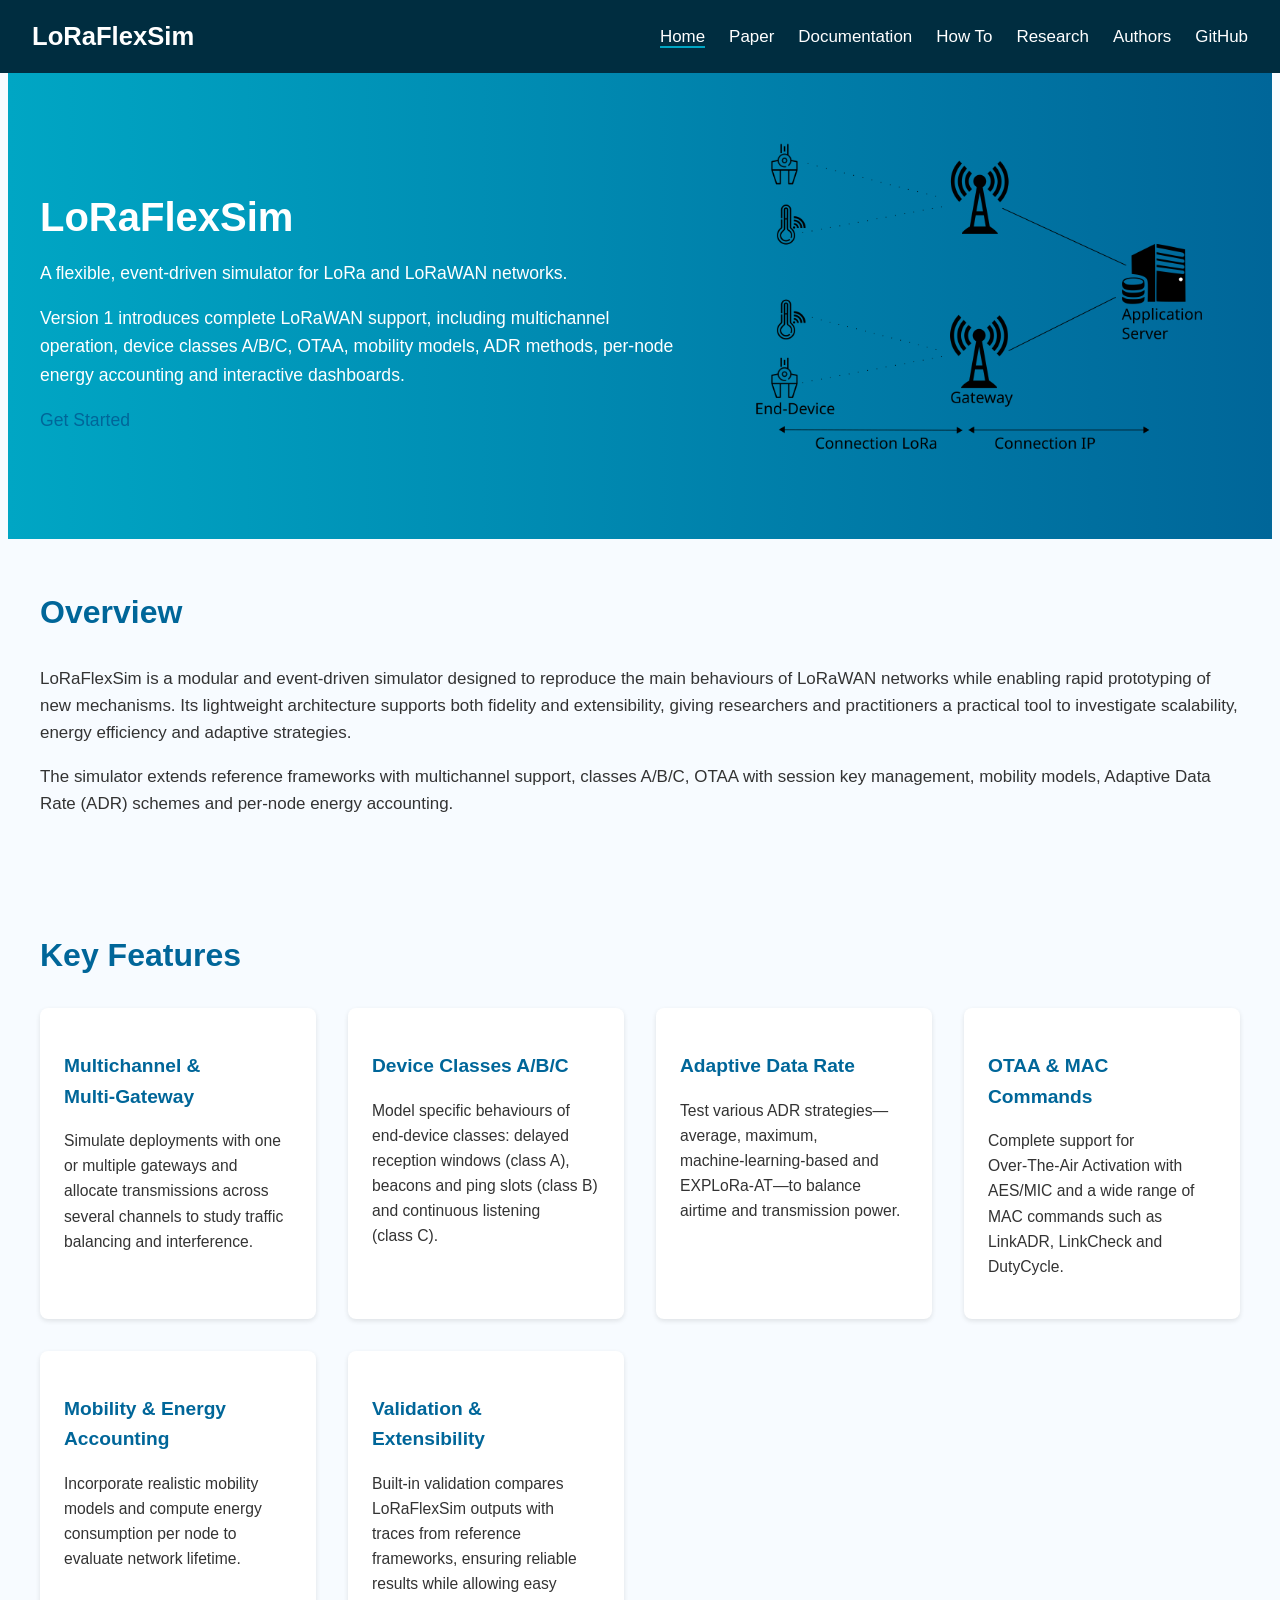
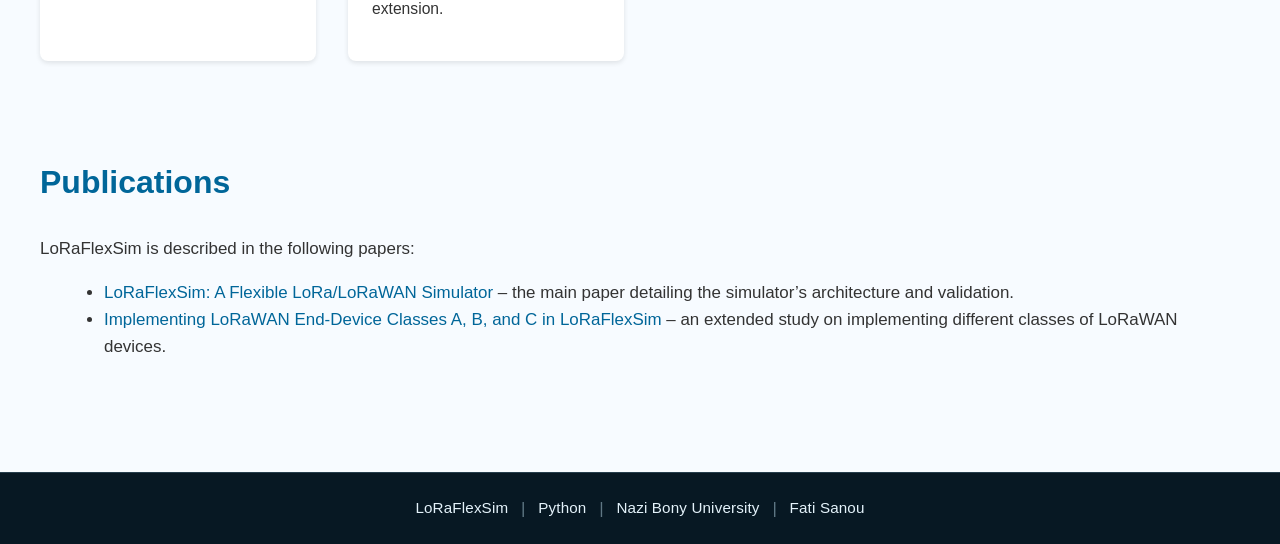
==== index.html @ d25bb4aa "Ajoute un footer commun responsive avec liens horizontaux" ====
<!DOCTYPE html>
<html lang="en">
<head>
    <meta charset="UTF-8">
    <meta name="viewport" content="width=device-width, initial-scale=1.0">
    <title>LoRaFlexSim – Flexible LoRa/LoRaWAN Simulator</title>
    <link rel="stylesheet" href="style.css">
</head>
<body>
    <header>
        <div class="logo">LoRaFlexSim</div>
        <button class="nav-toggle" type="button" aria-label="Afficher le menu principal" aria-expanded="false" aria-controls="primary-navigation">
            <span class="hamburger" aria-hidden="true">
                <span class="hamburger-line"></span>
                <span class="hamburger-line"></span>
                <span class="hamburger-line"></span>
            </span>
        </button>
        <nav id="primary-navigation" class="site-nav">
            <ul>
                <li><a href="index.html">Home</a></li>
                <li><a href="paper.html">Paper</a></li>
                <li><a href="documentation.html">Documentation</a></li>
                <li><a href="howto/index.html">How To</a></li>
                <li><a href="research.html">Research</a></li>
                <li><a href="authors.html">Authors</a></li>
                <li><a href="https://github.com/LoRaFlexSim/LoRaFlexSim" target="_blank" rel="noopener noreferrer">GitHub</a></li>
            </ul>
        </nav>
    </header>

    <section class="hero">
        <div class="hero-text">
            <h1>LoRaFlexSim</h1>
            <p>A flexible, event‑driven simulator for LoRa and LoRaWAN networks.</p>
            <p>Version 1 introduces complete LoRaWAN support, including multichannel operation, device classes A/B/C, OTAA, mobility models, ADR methods, per‑node energy accounting and interactive dashboards.</p>
            <p><a class="link-button" href="howto/index.html">Get Started</a></p>
        </div>
        <div class="hero-img">
            <img src="images/lorawan_architecture.png" alt="LoRa/LoRaWAN network architecture">
        </div>
    </section>

    <section id="overview">
        <h2>Overview</h2>
        <p>LoRaFlexSim is a modular and event‑driven simulator designed to reproduce the main behaviours of LoRaWAN networks while enabling rapid prototyping of new mechanisms. Its lightweight architecture supports both fidelity and extensibility, giving researchers and practitioners a practical tool to investigate scalability, energy efficiency and adaptive strategies.</p>
        <p>The simulator extends reference frameworks with multichannel support, classes A/B/C, OTAA with session key management, mobility models, Adaptive Data Rate (ADR) schemes and per‑node energy accounting.</p>
    </section>

    <section id="features">
        <h2>Key Features</h2>
        <div class="features">
            <div class="feature">
                <h3>Multichannel & Multi‑Gateway</h3>
                <p>Simulate deployments with one or multiple gateways and allocate transmissions across several channels to study traffic balancing and interference.</p>
            </div>
            <div class="feature">
                <h3>Device Classes A/B/C</h3>
                <p>Model specific behaviours of end‑device classes: delayed reception windows (class A), beacons and ping slots (class B) and continuous listening (class C).</p>
            </div>
            <div class="feature">
                <h3>Adaptive Data Rate</h3>
                <p>Test various ADR strategies—average, maximum, machine‑learning‑based and EXPLoRa‑AT—to balance airtime and transmission power.</p>
            </div>
            <div class="feature">
                <h3>OTAA & MAC Commands</h3>
                <p>Complete support for Over‑The‑Air Activation with AES/MIC and a wide range of MAC commands such as LinkADR, LinkCheck and DutyCycle.</p>
            </div>
            <div class="feature">
                <h3>Mobility & Energy Accounting</h3>
                <p>Incorporate realistic mobility models and compute energy consumption per node to evaluate network lifetime.</p>
            </div>
            <div class="feature">
                <h3>Validation & Extensibility</h3>
                <p>Built‑in validation compares LoRaFlexSim outputs with traces from reference frameworks, ensuring reliable results while allowing easy extension.</p>
            </div>
        </div>
    </section>

    <section id="publications">
        <h2>Publications</h2>
        <p>LoRaFlexSim is described in the following papers:</p>
        <ul>
            <li><a href="https://ieeexplore.ieee.org/abstract/document/11304034" target="_blank" rel="noopener noreferrer">LoRaFlexSim: A Flexible LoRa/LoRaWAN Simulator</a> – the main paper detailing the simulator’s architecture and validation.</li>
            <li><a href="https://ieeexplore.ieee.org/abstract/document/11323245" target="_blank" rel="noopener noreferrer">Implementing LoRaWAN End‑Device Classes A, B, and C in LoRaFlexSim</a> – an extended study on implementing different classes of LoRaWAN devices.</li>
        </ul>
    </section>

    <footer class="site-footer">
        <ul class="footer-links">
            <li><a href="index.html">LoRaFlexSim</a></li>
            <li><a href="https://www.python.org/" target="_blank" rel="noopener noreferrer">Python</a></li>
            <li><a href="https://www.univ-bobo.gov.bf/" target="_blank" rel="noopener noreferrer">Nazi Bony University</a></li>
            <li><a href="https://fasanou.netlify.app/" target="_blank" rel="noopener noreferrer">Fati Sanou</a></li>
        </ul>
    </footer>
    <script src="script.js"></script>
</body>
</html>
---- style.css ----
/* Global styles for the LoRaFlexSim website */
body {
    margin: 0;
    font-family: "Segoe UI", Tahoma, Geneva, Verdana, sans-serif;
    line-height: 1.6;
    color: #333;
    background-color: #f7fbff;
}

a {
    color: #006699;
    text-decoration: none;
}

a:hover {
    text-decoration: underline;
}

header {
    position: relative;
    background-color: #002d40;
    color: white;
    padding: clamp(0.7rem, 2vw, 1rem) clamp(0.9rem, 4vw, 2rem);
    display: flex;
    justify-content: space-between;
    align-items: center;
}

.site-nav {
    margin-left: auto;
}

header .logo {
    font-size: 1.6rem;
    font-weight: bold;
}

.nav-toggle {
    display: none;
    margin-left: auto;
    border: 1px solid rgba(255, 255, 255, 0.6);
    border-radius: 6px;
    background: transparent;
    color: white;
    padding: 0.35rem 0.55rem;
    font-size: 1.2rem;
    line-height: 1;
    cursor: pointer;
}


.hamburger {
    display: inline-flex;
    flex-direction: column;
    justify-content: center;
    gap: 0.2rem;
}

.hamburger-line {
    width: 1.2rem;
    height: 2px;
    background-color: currentColor;
    border-radius: 1px;
}

.nav-toggle:focus-visible,
nav a:focus-visible {
    outline: 2px solid #00a6c4;
    outline-offset: 2px;
}

nav ul {
    list-style: none;
    display: flex;
    margin: 0;
    padding: 0;
}

nav li {
    margin-left: 1.5rem;
}

nav a {
    color: white;
    font-weight: 500;
}

/* Highlight current navigation link */
.active {
    border-bottom: 2px solid #00a6c4;
}

.hero {
    display: flex;
    flex-wrap: wrap;
    align-items: center;
    justify-content: space-between;
    padding: clamp(1.5rem, 5vw, 4rem) clamp(0.9rem, 4vw, 2rem);
    background: linear-gradient(90deg, #00a6c4 0%, #006699 100%);
    color: white;
}

.hero-text {
    flex: 1 1 50%;
    padding-right: 2rem;
}

.hero-text h1 {
    font-size: clamp(1.65rem, 5.4vw, 2.5rem);
    margin-bottom: 1rem;
    line-height: 1.2;
}

.hero-text p {
    font-size: clamp(0.96rem, 2.4vw, 1.1rem);
    max-width: 40rem;
}

.hero-img {
    flex: 1 1 40%;
    text-align: center;
}

.hero-img img {
    width: min(100%, clamp(220px, 45vw, 470px));
    max-width: 100%;
    height: auto;
    max-height: min(52vh, 420px);
    object-fit: contain;
}

section {
    padding: clamp(1.5rem, 4vw, 3rem) clamp(0.9rem, 4vw, 2rem);
    max-width: 1200px;
    margin: 0 auto;
}

section h2 {
    color: #006699;
    margin-top: 0;
    font-size: clamp(1.3rem, 3.8vw, 2rem);
}

section ul {
    margin-left: 1.5rem;
}

p,
li {
    font-size: clamp(0.95rem, 2.2vw, 1.06rem);
    overflow-wrap: anywhere;
    word-break: break-word;
}

pre,
code {
    font-family: "Cascadia Mono", "Consolas", "Fira Code", "Courier New", monospace;
}

pre {
    max-width: 100%;
    overflow-x: auto;
    box-sizing: border-box;
    background: #f1f6fa;
    border: 1px solid #d0e3ee;
    border-radius: 8px;
    padding: 0.85rem 1rem;
}

code {
    max-width: 100%;
    overflow-x: auto;
    font-size: 0.95em;
}

pre code {
    display: block;
    font-size: 0.92rem;
    line-height: 1.45;
}

.features {
    display: grid;
    grid-template-columns: repeat(auto-fit, minmax(260px, 1fr));
    gap: 2rem;
}

.feature {
    background: #ffffff;
    border-radius: 8px;
    box-shadow: 0 2px 5px rgba(0,0,0,0.1);
    padding: clamp(0.9rem, 2.8vw, 1.5rem);
    transition: transform 0.2s ease-in-out;
}

.feature:hover {
    transform: translateY(-4px);
}

.feature h3 {
    color: #006699;
    margin-bottom: 0.5rem;
    font-size: clamp(1.05rem, 2.8vw, 1.2rem);
}

.feature p {
    font-size: clamp(0.9rem, 2.2vw, 0.98rem);
}

.site-footer {
    background-color: #071823;
    margin-top: 3rem;
    padding: 1.35rem 1rem;
    border-top: 1px solid rgba(140, 184, 203, 0.24);
}

.footer-links {
    list-style: none;
    margin: 0;
    padding: 0;
    display: flex;
    align-items: center;
    justify-content: center;
    flex-wrap: wrap;
    gap: 0.35rem 0;
}

.footer-links li {
    display: inline-flex;
    align-items: center;
    margin: 0;
}

.footer-links li:not(:last-child)::after {
    content: "|";
    color: rgba(168, 198, 214, 0.55);
    margin: 0 0.8rem;
}

.footer-links a {
    color: #e4f2fa;
    font-size: 0.95rem;
    font-weight: 500;
    letter-spacing: 0.01em;
    text-decoration: none;
    transition: color 0.18s ease, opacity 0.18s ease;
}

.footer-links a:hover,
.footer-links a:focus-visible {
    color: #7fd6ff;
    opacity: 1;
    text-decoration: underline;
    text-underline-offset: 0.2rem;
}

@media (max-width: 768px) {
    header {
        flex-wrap: wrap;
        gap: 0.75rem;
        padding: clamp(0.7rem, 3vw, 1rem);
    }

    .nav-toggle {
        display: inline-flex;
        align-items: center;
        justify-content: center;
    }

    .site-nav {
        display: none;
        width: 100%;
        margin-left: 0;
    }

    .site-nav.is-open {
        display: block;
    }

    nav ul {
        flex-direction: column;
        gap: 0.2rem;
        background-color: #01374d;
        border-radius: 8px;
        padding: 0.8rem;
    }

    nav li {
        margin-left: 0;
    }

    nav a {
        display: block;
        padding: 0.45rem 0.35rem;
    }

    .hero {
        flex-direction: column;
        padding: clamp(1.4rem, 6vw, 3rem) clamp(0.8rem, 3.2vw, 1rem);
    }

    .hero-text {
        padding-right: 0;
        margin-bottom: clamp(1rem, 4vw, 2rem);
    }

    section {
        padding: clamp(1.3rem, 5vw, 2rem) clamp(0.8rem, 3.5vw, 1.1rem);
    }

    pre {
        padding: 0.7rem 0.75rem;
        font-size: 0.9rem;
    }

    pre code {
        font-size: 0.88rem;
    }

    .site-footer {
        padding: 1.15rem 0.9rem;
    }

    .footer-links {
        flex-direction: column;
        align-items: stretch;
        gap: 0.5rem;
        text-align: center;
    }

    .footer-links li {
        justify-content: center;
    }

    .footer-links li:not(:last-child)::after {
        content: none;
    }
}

@media (max-width: 480px) {
    header {
        padding: 0.65rem 0.75rem;
        align-items: flex-start;
    }

    header .logo {
        font-size: 1.35rem;
    }

    .nav-toggle {
        padding: 0.3rem 0.45rem;
    }

    nav ul {
        padding: 0.65rem;
    }

    nav a {
        font-size: 0.95rem;
    }

    .hero {
        padding: 1.2rem 0.75rem;
    }

    section {
        padding: 1.15rem 0.75rem;
    }

    pre {
        padding: 0.62rem 0.65rem;
        font-size: 0.85rem;
    }

    code {
        font-size: 0.9em;
    }

    pre code {
        font-size: 0.84rem;
    }
}
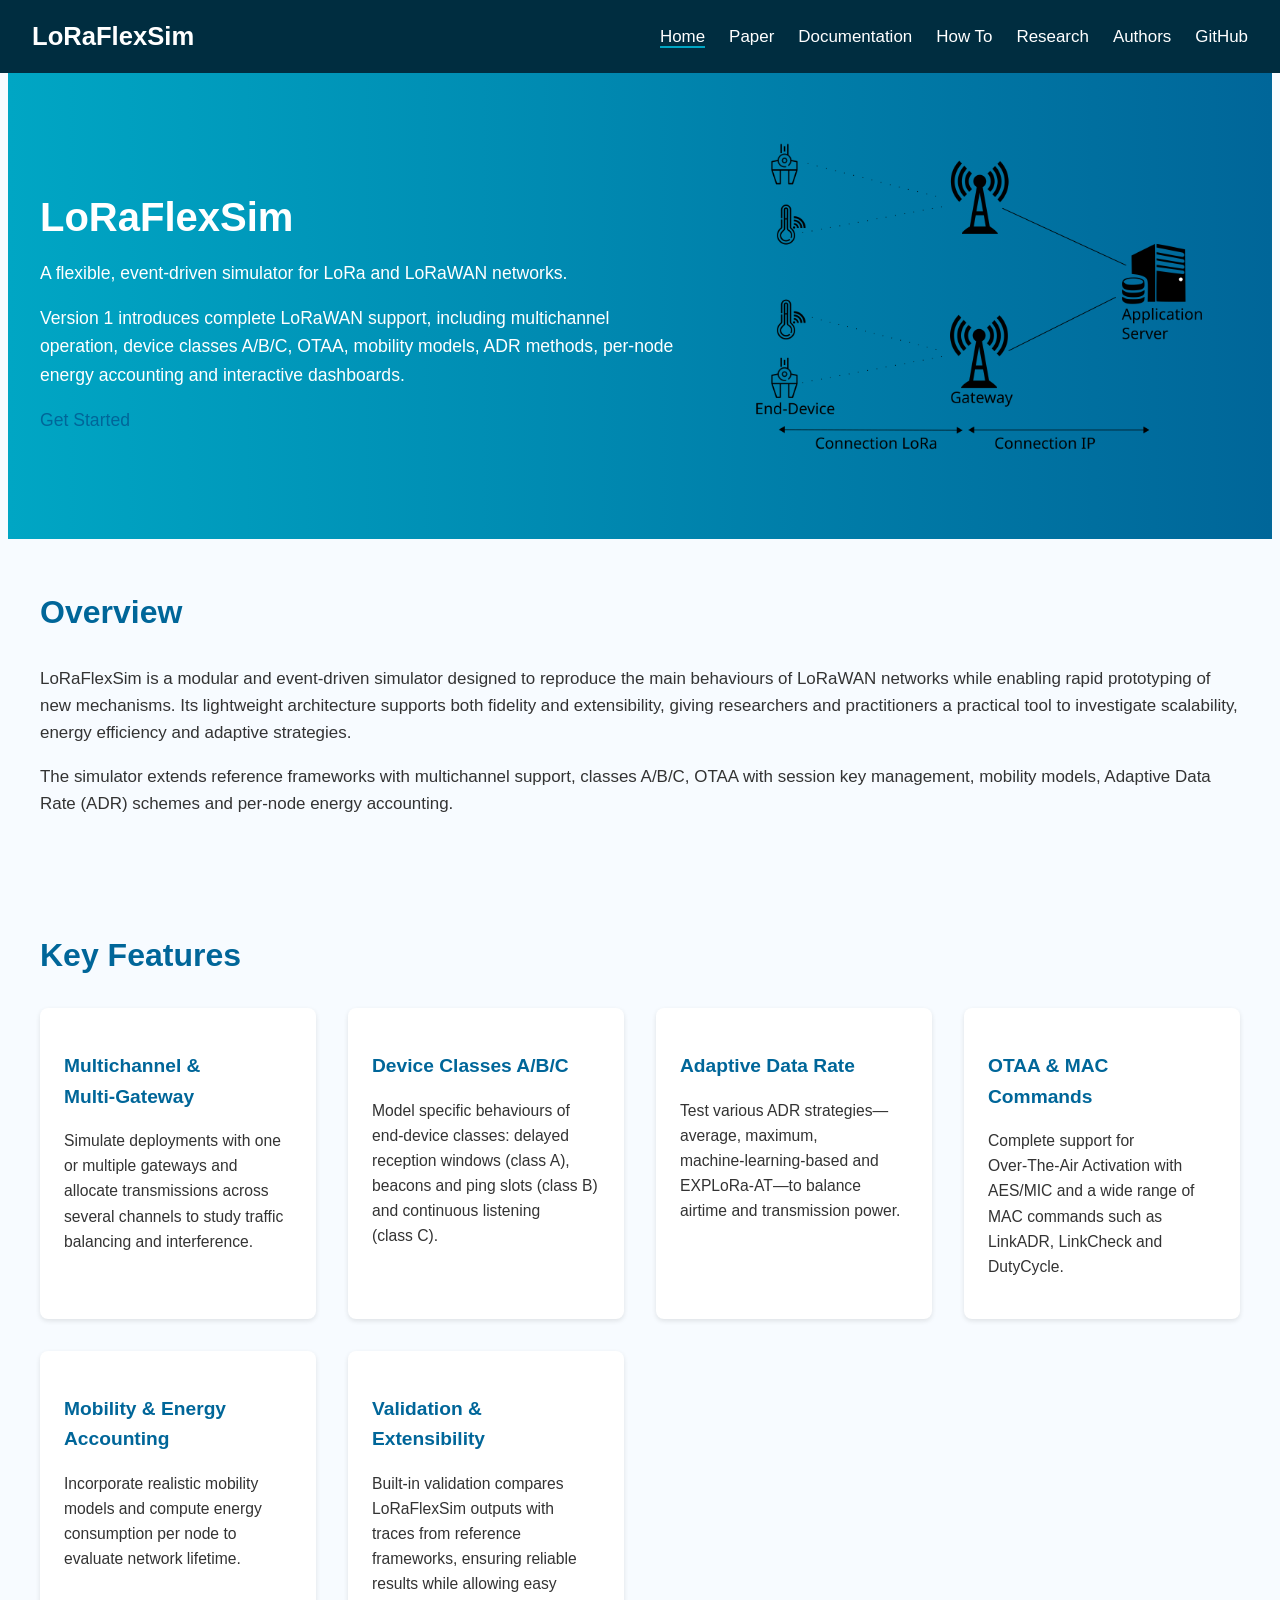
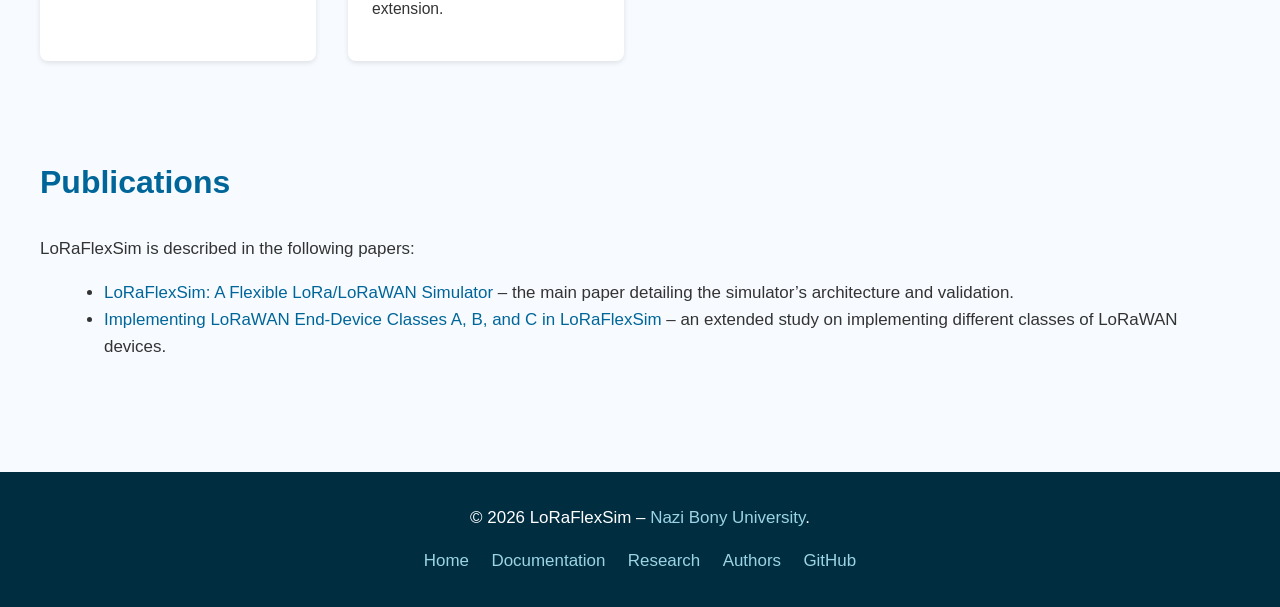
==== commit 06be96bd: "Uniformiser le footer sur toutes les pages statiques" ====
--- a/index.html
+++ b/index.html
@@ -85,13 +85,14 @@
             <li><a href="https://ieeexplore.ieee.org/abstract/document/11323245" target="_blank" rel="noopener noreferrer">Implementing LoRaWAN End‑Device Classes A, B, and C in LoRaFlexSim</a> – an extended study on implementing different classes of LoRaWAN devices.</li>
         </ul>
     </section>
-
     <footer class="site-footer">
+        <p class="footer-copy">© 2026 LoRaFlexSim – <a href="https://www.univ-bobo.gov.bf/" target="_blank" rel="noopener noreferrer">Nazi Bony University</a>.</p>
         <ul class="footer-links">
-            <li><a href="index.html">LoRaFlexSim</a></li>
-            <li><a href="https://www.python.org/" target="_blank" rel="noopener noreferrer">Python</a></li>
-            <li><a href="https://www.univ-bobo.gov.bf/" target="_blank" rel="noopener noreferrer">Nazi Bony University</a></li>
-            <li><a href="https://fasanou.netlify.app/" target="_blank" rel="noopener noreferrer">Fati Sanou</a></li>
+            <li><a href="/index.html">Home</a></li>
+            <li><a href="/documentation.html">Documentation</a></li>
+            <li><a href="/research.html">Research</a></li>
+            <li><a href="/authors.html">Authors</a></li>
+            <li><a href="https://github.com/LoRaFlexSim/LoRaFlexSim" target="_blank" rel="noopener noreferrer">GitHub</a></li>
         </ul>
     </footer>
     <script src="script.js"></script>
--- a/style.css
+++ b/style.css
@@ -208,50 +208,29 @@
 }
 
 .site-footer {
-    background-color: #071823;
+    background-color: #002d40;
+    color: white;
+    text-align: center;
+    padding: 2rem;
     margin-top: 3rem;
-    padding: 1.35rem 1rem;
-    border-top: 1px solid rgba(140, 184, 203, 0.24);
+}
+
+.footer-copy {
+    margin: 0;
 }
 
 .footer-links {
     list-style: none;
-    margin: 0;
-    padding: 0;
     display: flex;
-    align-items: center;
     justify-content: center;
     flex-wrap: wrap;
-    gap: 0.35rem 0;
-}
-
-.footer-links li {
-    display: inline-flex;
-    align-items: center;
-    margin: 0;
-}
-
-.footer-links li:not(:last-child)::after {
-    content: "|";
-    color: rgba(168, 198, 214, 0.55);
-    margin: 0 0.8rem;
-}
-
-.footer-links a {
-    color: #e4f2fa;
-    font-size: 0.95rem;
-    font-weight: 500;
-    letter-spacing: 0.01em;
-    text-decoration: none;
-    transition: color 0.18s ease, opacity 0.18s ease;
-}
-
-.footer-links a:hover,
-.footer-links a:focus-visible {
-    color: #7fd6ff;
-    opacity: 1;
-    text-decoration: underline;
-    text-underline-offset: 0.2rem;
+    gap: 0.9rem 1.4rem;
+    margin: 1rem 0 0;
+    padding: 0;
+}
+
+.site-footer a {
+    color: #9bd5e5;
 }
 
 @media (max-width: 768px) {
@@ -313,27 +292,12 @@
         font-size: 0.9rem;
     }
 
+    .footer-links {
+        gap: 0.5rem 1rem;
+    }
+
     pre code {
         font-size: 0.88rem;
-    }
-
-    .site-footer {
-        padding: 1.15rem 0.9rem;
-    }
-
-    .footer-links {
-        flex-direction: column;
-        align-items: stretch;
-        gap: 0.5rem;
-        text-align: center;
-    }
-
-    .footer-links li {
-        justify-content: center;
-    }
-
-    .footer-links li:not(:last-child)::after {
-        content: none;
     }
 }
 
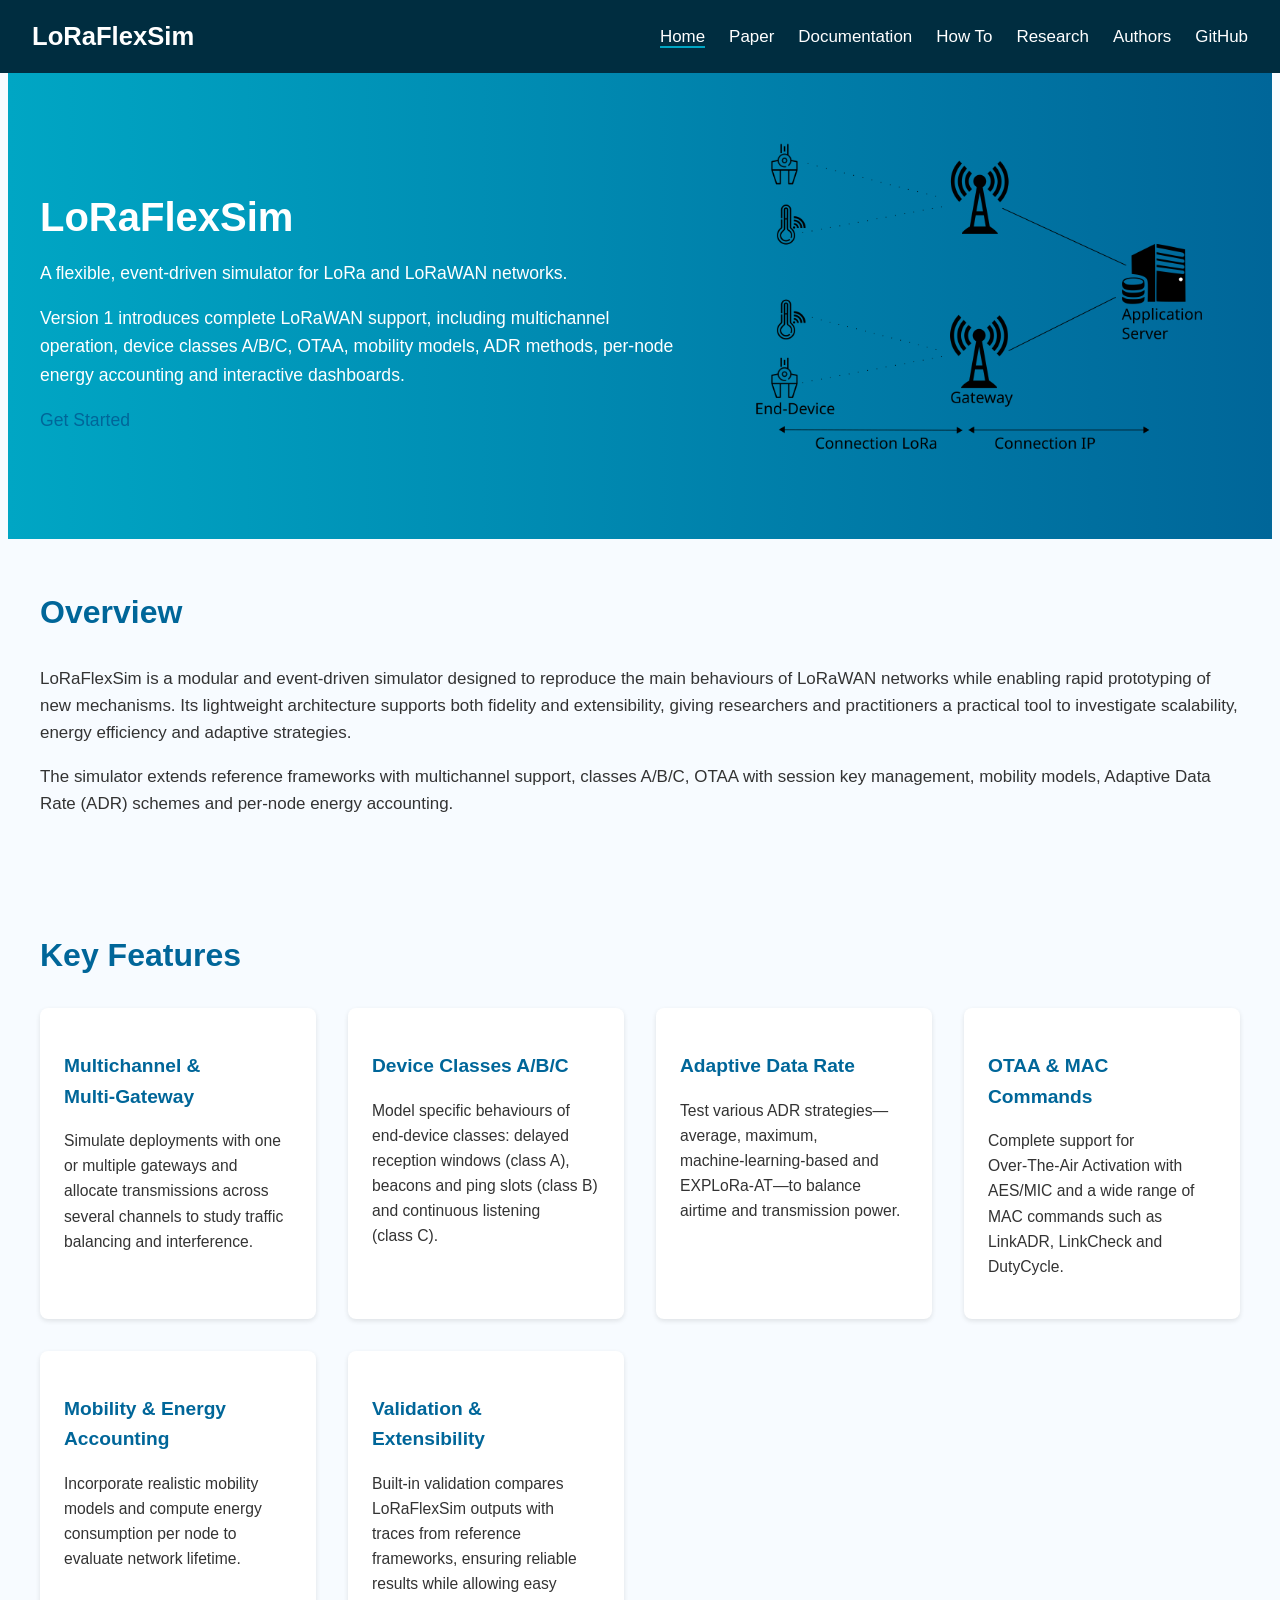
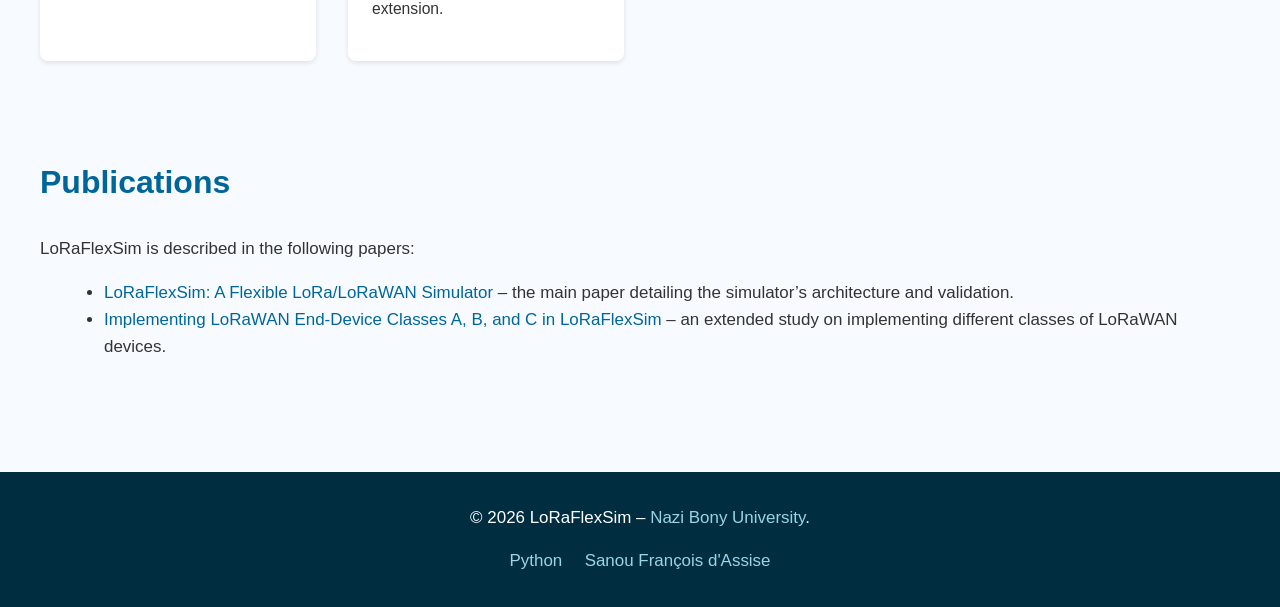
==== commit f6f0d492: "Mettre à jour les liens secondaires du footer" ====
--- a/index.html
+++ b/index.html
@@ -88,11 +88,8 @@
     <footer class="site-footer">
         <p class="footer-copy">© 2026 LoRaFlexSim – <a href="https://www.univ-bobo.gov.bf/" target="_blank" rel="noopener noreferrer">Nazi Bony University</a>.</p>
         <ul class="footer-links">
-            <li><a href="/index.html">Home</a></li>
-            <li><a href="/documentation.html">Documentation</a></li>
-            <li><a href="/research.html">Research</a></li>
-            <li><a href="/authors.html">Authors</a></li>
-            <li><a href="https://github.com/LoRaFlexSim/LoRaFlexSim" target="_blank" rel="noopener noreferrer">GitHub</a></li>
+            <li><a href="https://www.python.org/" target="_blank" rel="noopener noreferrer">Python</a></li>
+            <li><a href="https://fasanou.netlify.app/" target="_blank" rel="noopener noreferrer">Sanou François d'Assise</a></li>
         </ul>
     </footer>
     <script src="script.js"></script>
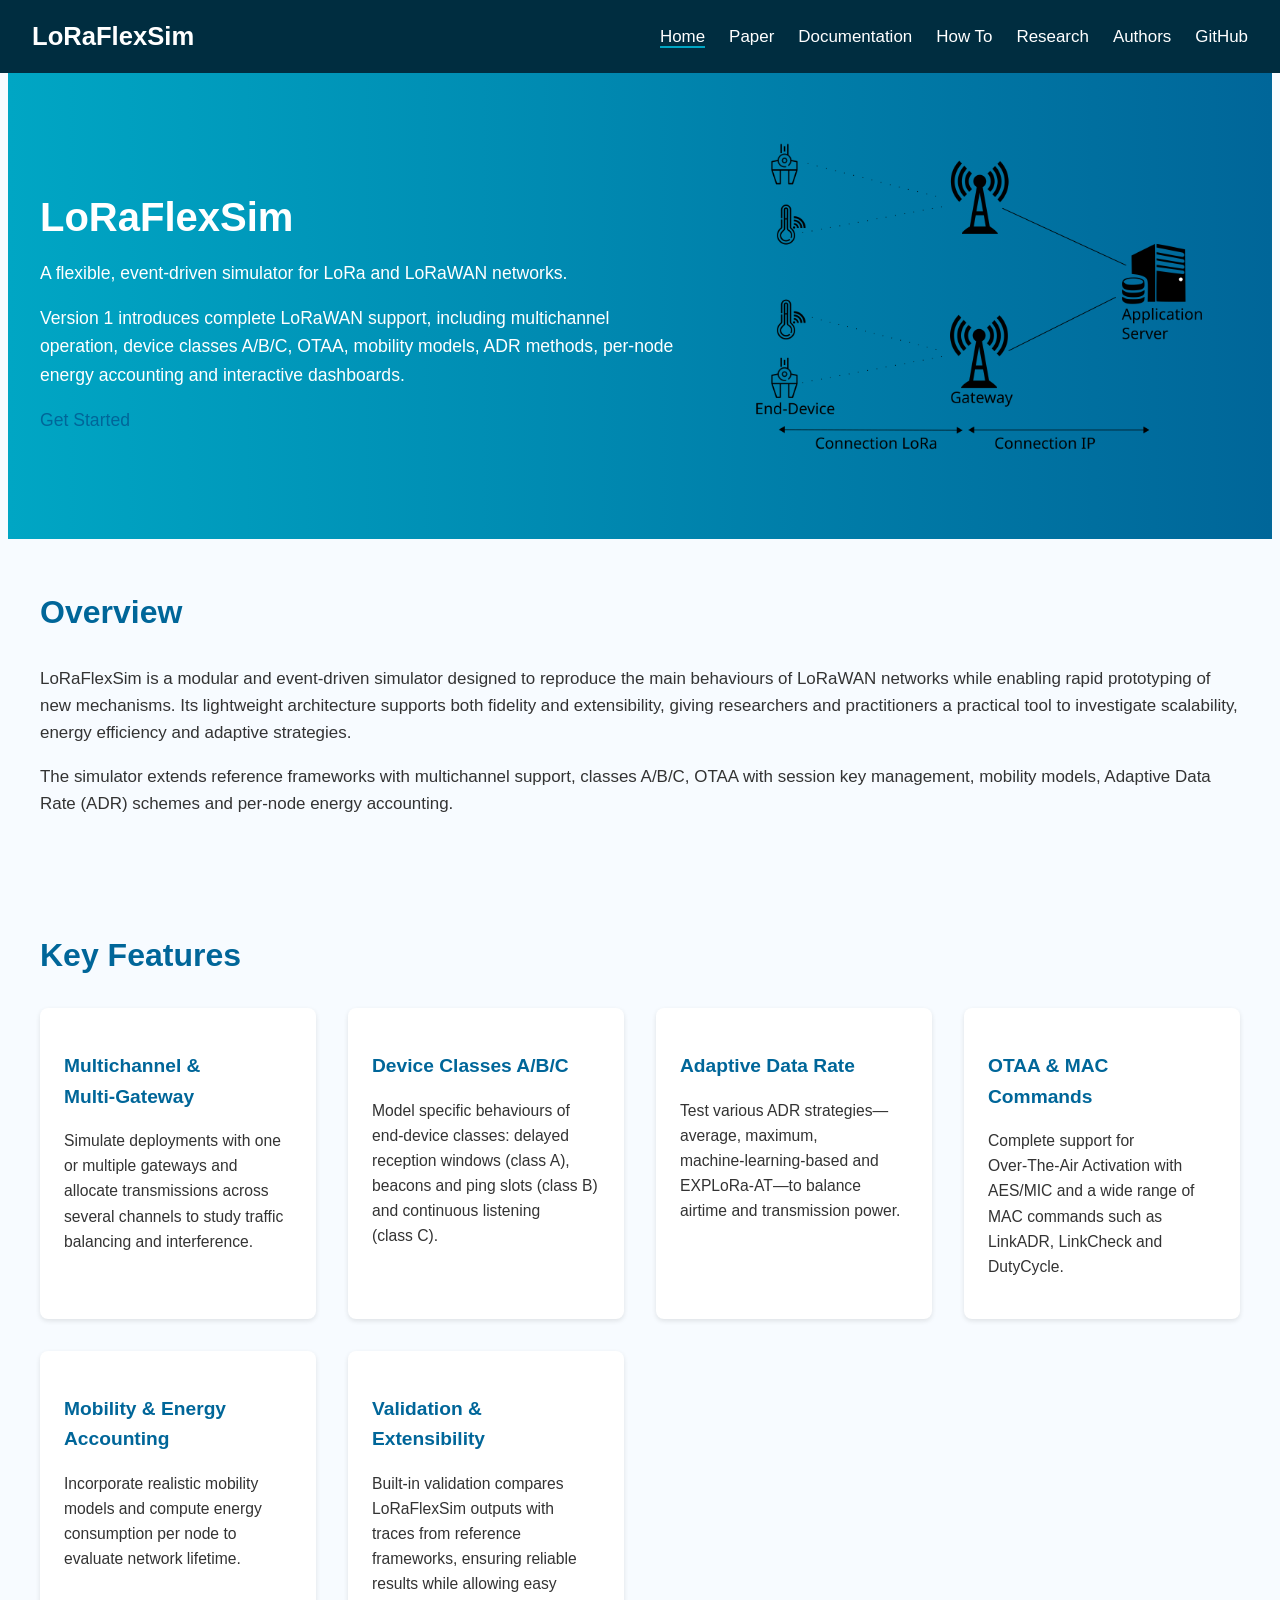
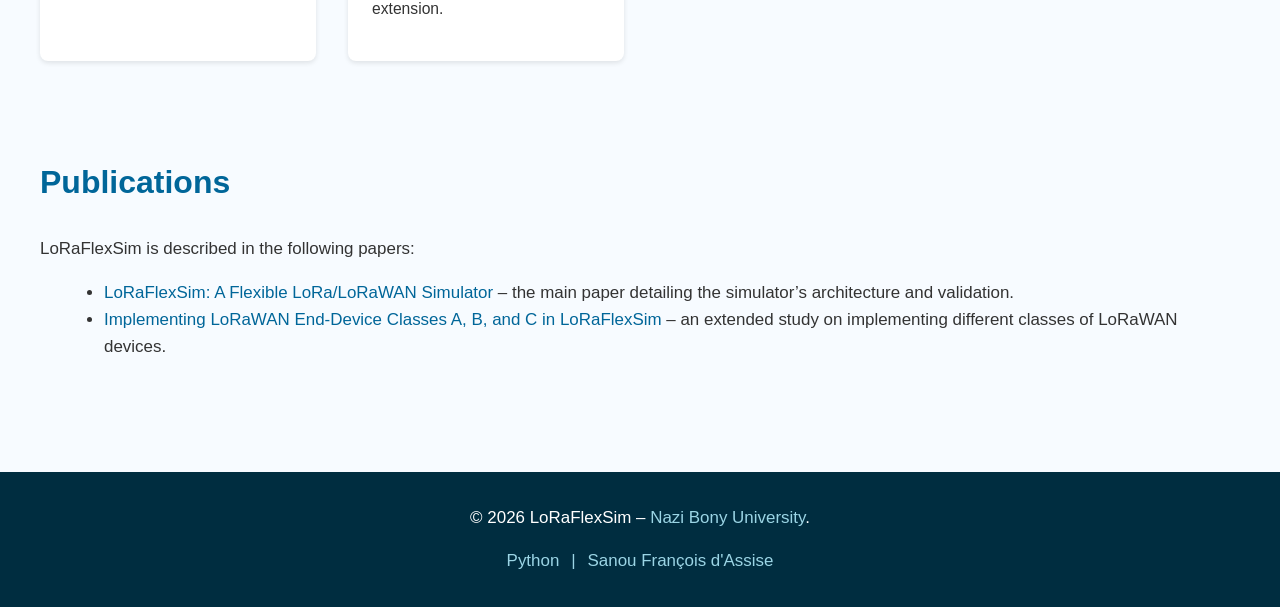
==== commit b39e97ff: "Harmonise les liens de pied de page sur toutes les pages" ====
--- a/index.html
+++ b/index.html
@@ -4,6 +4,9 @@
     <meta charset="UTF-8">
     <meta name="viewport" content="width=device-width, initial-scale=1.0">
     <title>LoRaFlexSim – Flexible LoRa/LoRaWAN Simulator</title>
+    <link rel="icon" type="image/png" sizes="32x32" href="assets/favicon-32x32.png">
+    <link rel="icon" type="image/png" sizes="16x16" href="assets/favicon-16x16.png">
+    <link rel="shortcut icon" href="assets/favicon-32x32.png">
     <link rel="stylesheet" href="style.css">
 </head>
 <body>
@@ -87,10 +90,7 @@
     </section>
     <footer class="site-footer">
         <p class="footer-copy">© 2026 LoRaFlexSim – <a href="https://www.univ-bobo.gov.bf/" target="_blank" rel="noopener noreferrer">Nazi Bony University</a>.</p>
-        <ul class="footer-links">
-            <li><a href="https://www.python.org/" target="_blank" rel="noopener noreferrer">Python</a></li>
-            <li><a href="https://fasanou.netlify.app/" target="_blank" rel="noopener noreferrer">Sanou François d'Assise</a></li>
-        </ul>
+        <p class="footer-links"><a href="https://www.python.org/" target="_blank" rel="noopener noreferrer">Python</a> <span class="footer-separator" aria-hidden="true">|</span> <a href="https://fasanou.netlify.app/" target="_blank" rel="noopener noreferrer">Sanou François d'Assise</a></p>
     </footer>
     <script src="script.js"></script>
 </body>
--- a/style.css
+++ b/style.css
@@ -220,13 +220,13 @@
 }
 
 .footer-links {
-    list-style: none;
-    display: flex;
-    justify-content: center;
-    flex-wrap: wrap;
-    gap: 0.9rem 1.4rem;
     margin: 1rem 0 0;
-    padding: 0;
+}
+
+.footer-separator {
+    display: inline-block;
+    margin: 0 0.45rem;
+    color: #9bd5e5;
 }
 
 .site-footer a {
@@ -292,10 +292,6 @@
         font-size: 0.9rem;
     }
 
-    .footer-links {
-        gap: 0.5rem 1rem;
-    }
-
     pre code {
         font-size: 0.88rem;
     }
